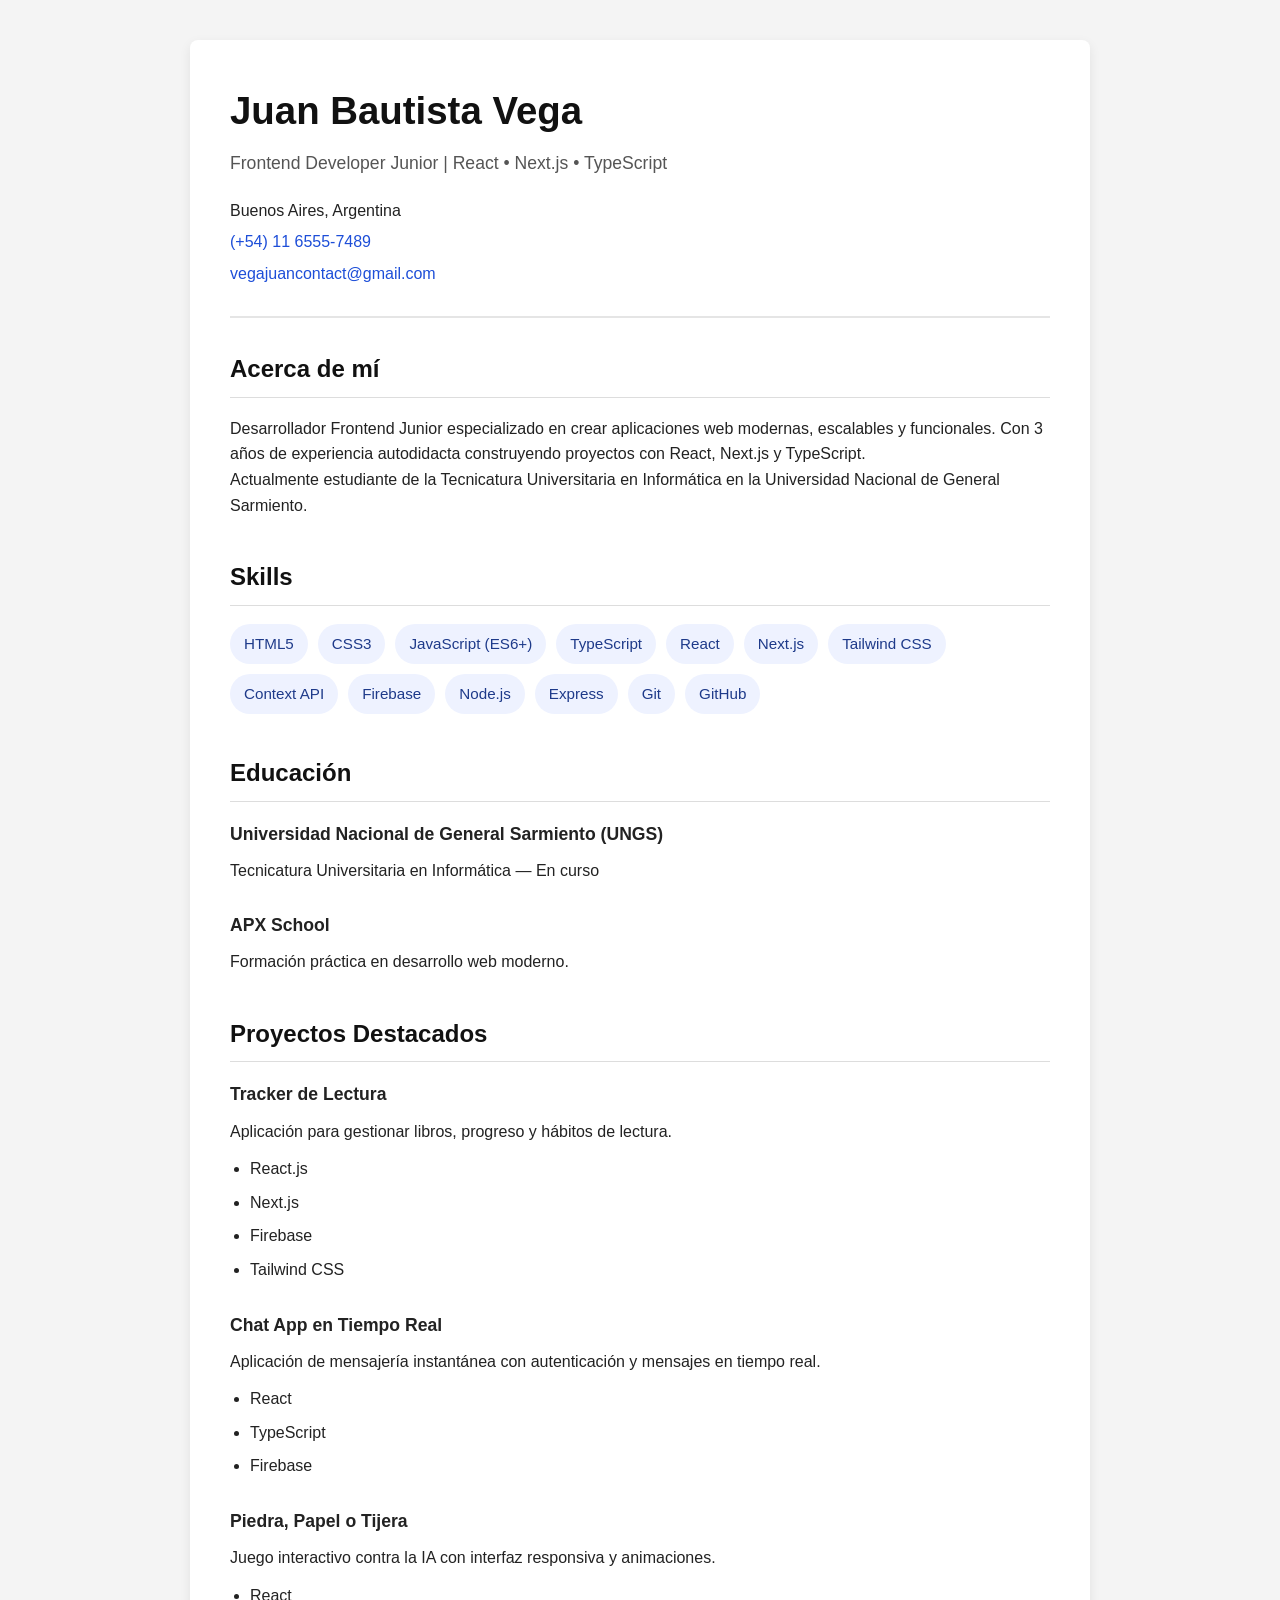
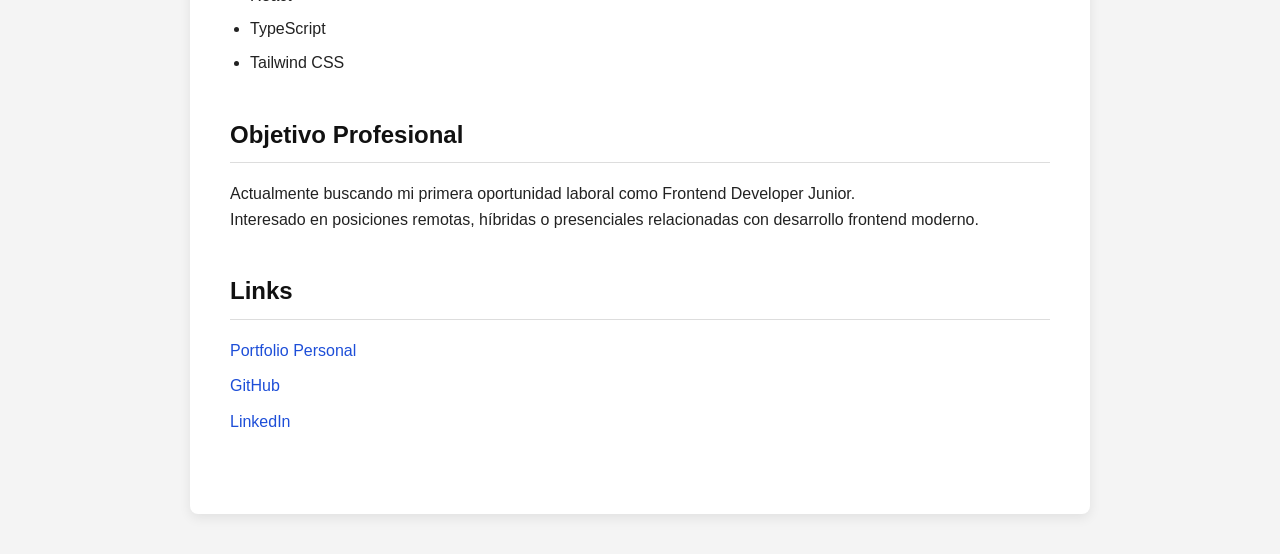
==== CV-Template/index.html @ 92ae2ad5 "First commit of solution" ====
<!doctype html>
<html lang="es">
<head>
    <meta charset="UTF-8" />
    <meta name="viewport" content="width=device-width, initial-scale=1.0" />

    <title>Juan Bautista Vega | Frontend Developer</title>

    <meta
            name="description"
            content="Juan Bautista Vega es un Frontend Developer Junior especializado en React, Next.js y TypeScript, enfocado en crear aplicaciones web modernas, accesibles y escalables."
    />
    <meta property="og:type" content="website" />
    <meta property="og:title" content="Juan Bautista Vega | Frontend Developer" />
    <meta
            property="og:description"
            content="Frontend Developer Junior especializado en React, Next.js y TypeScript."
    />
    <meta
            property="og:image"
            content="https://juan-portfolio-eight.vercel.app/preview-image.png"
    />
    <meta
            property="og:url"
            content="https://juan-portfolio-eight.vercel.app/"
    />
    <link rel="stylesheet" href="index.css">
</head>

<body>

<div class="container">

    <header>
        <h1>Juan Bautista Vega</h1>

        <p>
            Frontend Developer Junior | React • Next.js • TypeScript
        </p>

        <address>
            <p>Buenos Aires, Argentina</p>

            <p>
                <a href="tel:+541165557489">
                    (+54) 11 6555-7489
                </a>
            </p>

            <p>
                <a href="mailto:vegajuancontact@gmail.com">
                    vegajuancontact@gmail.com
                </a>
            </p>
        </address>
    </header>

    <main>

        <section class="about">
            <h2>Acerca de mí</h2>

            <p>
                Desarrollador Frontend Junior especializado en crear aplicaciones web modernas,
                escalables y funcionales. Con 3 años de experiencia autodidacta construyendo
                proyectos con React, Next.js y TypeScript.
            </p>

            <p>
                Actualmente estudiante de la Tecnicatura Universitaria en Informática
                en la Universidad Nacional de General Sarmiento.
            </p>
        </section>

        <section class="skills">
            <h2>Skills</h2>

            <ul>
                <li>HTML5</li>
                <li>CSS3</li>
                <li>JavaScript (ES6+)</li>
                <li>TypeScript</li>
                <li>React</li>
                <li>Next.js</li>
                <li>Tailwind CSS</li>
                <li>Context API</li>
                <li>Firebase</li>
                <li>Node.js</li>
                <li>Express</li>
                <li>Git</li>
                <li>GitHub</li>
            </ul>
        </section>

        <section class="education">
            <h2>Educación</h2>

            <article>
                <h3>
                    Universidad Nacional de General Sarmiento (UNGS)
                </h3>

                <p>
                    Tecnicatura Universitaria en Informática — En curso
                </p>
            </article>

            <article>
                <h3>APX School</h3>

                <p>
                    Formación práctica en desarrollo web moderno.
                </p>
            </article>
        </section>

        <section class="projects">
            <h2>Proyectos Destacados</h2>

            <article>
                <h3>Tracker de Lectura</h3>

                <p>
                    Aplicación para gestionar libros, progreso y hábitos de lectura.
                </p>

                <ul>
                    <li>React.js</li>
                    <li>Next.js</li>
                    <li>Firebase</li>
                    <li>Tailwind CSS</li>
                </ul>
            </article>

            <article>
                <h3>Chat App en Tiempo Real</h3>

                <p>
                    Aplicación de mensajería instantánea con autenticación y mensajes en tiempo real.
                </p>

                <ul>
                    <li>React</li>
                    <li>TypeScript</li>
                    <li>Firebase</li>
                </ul>
            </article>

            <article>
                <h3>Piedra, Papel o Tijera</h3>

                <p>
                    Juego interactivo contra la IA con interfaz responsiva y animaciones.
                </p>

                <ul>
                    <li>React</li>
                    <li>TypeScript</li>
                    <li>Tailwind CSS</li>
                </ul>
            </article>
        </section>

        <section class="experience">
            <h2>Objetivo Profesional</h2>

            <p>
                Actualmente buscando mi primera oportunidad laboral como Frontend Developer Junior.
            </p>

            <p>
                Interesado en posiciones remotas, híbridas o presenciales relacionadas con
                desarrollo frontend moderno.
            </p>
        </section>

        <section class="internet">
            <h2>Links</h2>

            <ul>
                <li>
                    <a href="https://juan-portfolio-eight.vercel.app/">
                        Portfolio Personal
                    </a>
                </li>

                <li>
                    <a href="https://github.com/bautistaJuan">
                        GitHub
                    </a>
                </li>

                <li>
                    <a href="https://linkedin.com/in/juanbautistavega">
                        LinkedIn
                    </a>
                </li>
            </ul>
        </section>

    </main>

</div>

</body>
</html>
---- CV-Template/index.css ----
/* =========
   RESET
========= */

* {
    margin: 0;
    padding: 0;
    box-sizing: border-box;
}

/* =========
   BASE
========= */

body {
    font-family: Arial, sans-serif;
    line-height: 1.6;
    background-color: #f4f4f4;
    color: #222;
    padding: 40px 20px;
}

/* =========
   LAYOUT
========= */

.container {
    max-width: 900px;
    margin: 0 auto;
    background-color: #ffffff;
    padding: 40px;
    border-radius: 8px;
    box-shadow: 0 4px 12px rgba(0, 0, 0, 0.08);
}

/* =========
   HEADER
========= */

header {
    border-bottom: 2px solid #e5e5e5;
    padding-bottom: 24px;
    margin-bottom: 32px;
}

header h1 {
    font-size: 2.4rem;
    margin-bottom: 8px;
    color: #111;
}

header > p {
    font-size: 1.1rem;
    color: #555;
    margin-bottom: 20px;
}

/* =========
   CONTACT
========= */

address {
    font-style: normal;
}

address p {
    margin-bottom: 6px;
}

address a {
    color: #1d4ed8;
    text-decoration: none;
}

address a:hover {
    text-decoration: underline;
}

/* =========
   SECTIONS
========= */

section {
    margin-bottom: 40px;
}

section h2 {
    font-size: 1.5rem;
    margin-bottom: 18px;
    padding-bottom: 8px;
    border-bottom: 1px solid #ddd;
    color: #111;
}

/* =========
   ARTICLES
========= */

article {
    margin-bottom: 28px;
}

article h3 {
    font-size: 1.1rem;
    margin-bottom: 10px;
    color: #222;
}

article p {
    margin-bottom: 12px;
}

/* =========
   LISTS
========= */

ul {
    padding-left: 20px;
}

ul li {
    margin-bottom: 8px;
}

/* =========
   SKILLS
========= */

.skills ul {
    display: flex;
    flex-wrap: wrap;
    gap: 10px;
    list-style: none;
    padding-left: 0;
}

.skills li {
    background-color: #eef2ff;
    color: #1e3a8a;
    padding: 8px 14px;
    border-radius: 999px;
    font-size: 0.95rem;
    margin-bottom: 0;
}

/* =========
   LINKS
========= */

.internet ul {
    list-style: none;
    padding-left: 0;
}

.internet li {
    margin-bottom: 10px;
}

.internet a {
    color: #1d4ed8;
    text-decoration: none;
}

.internet a:hover {
    text-decoration: underline;
}

/* =========
   RESPONSIVE
========= */

@media (max-width: 768px) {

    body {
        padding: 20px 12px;
    }

    .container {
        padding: 24px;
    }

    header h1 {
        font-size: 2rem;
    }

    section h2 {
        font-size: 1.3rem;
    }
}
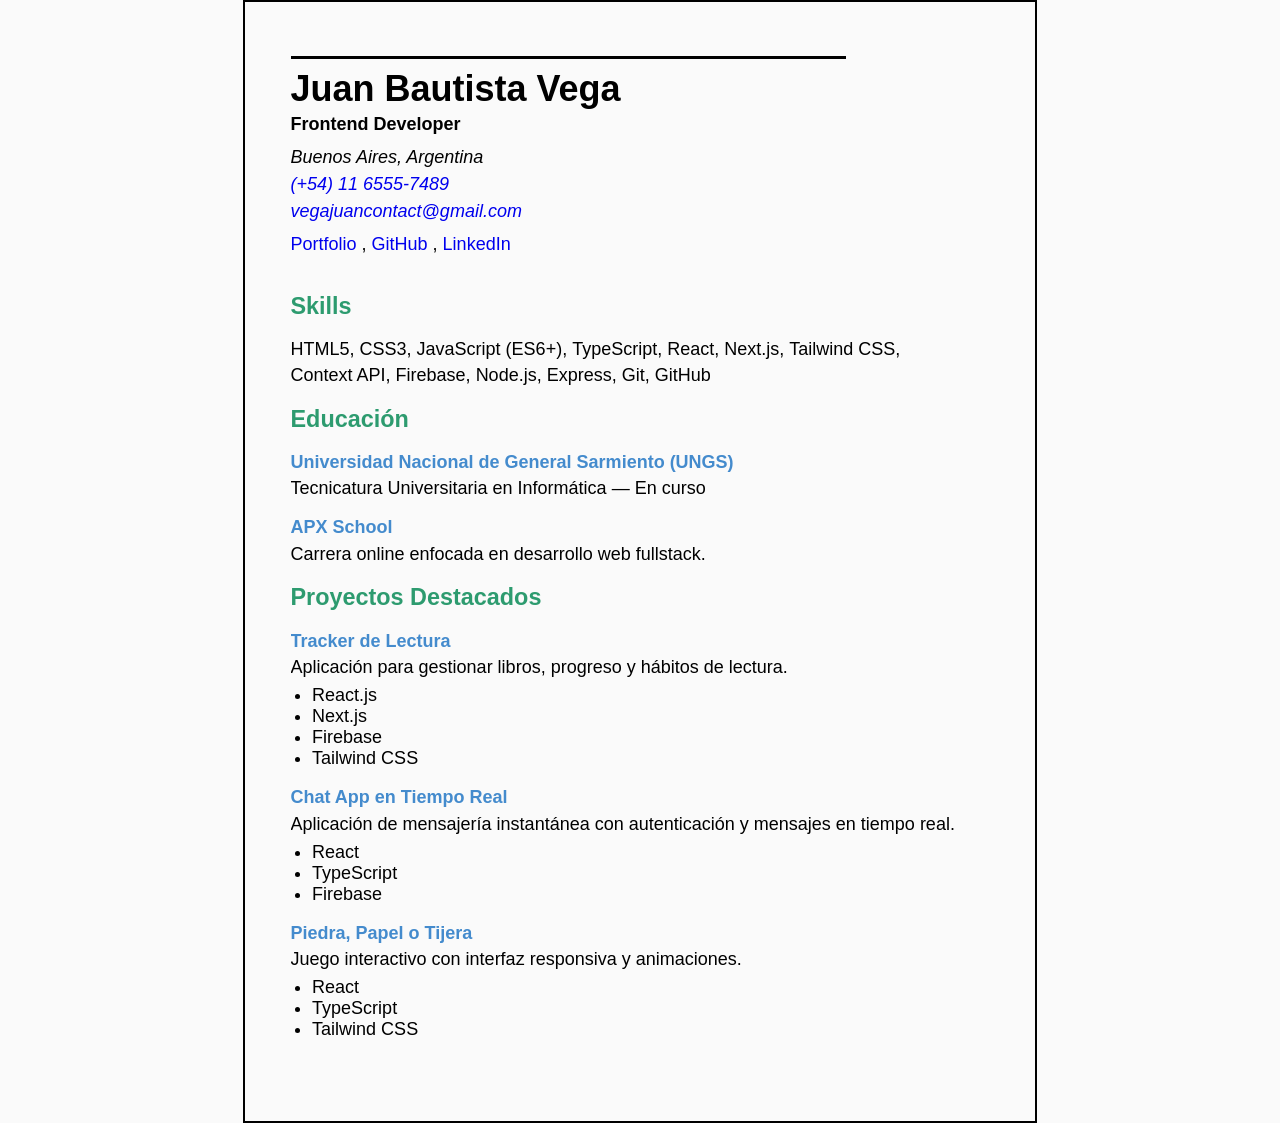
==== commit 5387220b: "Last modificatio for send solution" ====
--- a/CV-Template/index.html
+++ b/CV-Template/index.html
@@ -16,14 +16,14 @@
             property="og:description"
             content="Frontend Developer Junior especializado en React, Next.js y TypeScript."
     />
-    <meta
-            property="og:image"
-            content="https://juan-portfolio-eight.vercel.app/preview-image.png"
-    />
-    <meta
-            property="og:url"
-            content="https://juan-portfolio-eight.vercel.app/"
-    />
+<!--    <meta-->
+<!--            property="og:image"-->
+<!--            content="https://github.com/bautistaJuan/roadmap-projects-by-juan/blob/solution/CV-Template/Juan-Vega.jpg?raw=true"-->
+<!--    />-->
+<!--    <meta-->
+<!--            property="og:url"-->
+<!--            content="https://juan-portfolio-eight.vercel.app/"-->
+<!--    />-->
     <link rel="stylesheet" href="index.css">
 </head>
 
@@ -31,16 +31,14 @@
 
 <div class="container">
 
-    <header>
+    <header class="header">
+        <hr />
         <h1>Juan Bautista Vega</h1>
-
-        <p>
-            Frontend Developer Junior | React • Next.js • TypeScript
+        <p class="subtitle">
+            Frontend Developer
         </p>
-
-        <address>
+        <address class="address">
             <p>Buenos Aires, Argentina</p>
-
             <p>
                 <a href="tel:+541165557489">
                     (+54) 11 6555-7489
@@ -53,29 +51,29 @@
                 </a>
             </p>
         </address>
+        <ul class="skills-list">
+            <li>
+                <a href="https://juan-portfolio-eight.vercel.app/">
+                 Portfolio
+                </a>
+            </li>
+            <li>
+                <a href="https://github.com/bautistaJuan">
+                GitHub
+                </a>
+            </li>
+            <li>
+                <a href="https://linkedin.com/in/juanbautistavega">
+                LinkedIn
+                </a>
+            </li>
+        </ul>
     </header>
-
     <main>
 
-        <section class="about">
-            <h2>Acerca de mí</h2>
-
-            <p>
-                Desarrollador Frontend Junior especializado en crear aplicaciones web modernas,
-                escalables y funcionales. Con 3 años de experiencia autodidacta construyendo
-                proyectos con React, Next.js y TypeScript.
-            </p>
-
-            <p>
-                Actualmente estudiante de la Tecnicatura Universitaria en Informática
-                en la Universidad Nacional de General Sarmiento.
-            </p>
-        </section>
-
         <section class="skills">
-            <h2>Skills</h2>
-
-            <ul>
+            <h2 class="sub-sections">Skills</h2>
+            <ul class="skills-list">
                 <li>HTML5</li>
                 <li>CSS3</li>
                 <li>JavaScript (ES6+)</li>
@@ -93,7 +91,7 @@
         </section>
 
         <section class="education">
-            <h2>Educación</h2>
+            <h2 class="sub-sections">Educación</h2>
 
             <article>
                 <h3>
@@ -109,13 +107,13 @@
                 <h3>APX School</h3>
 
                 <p>
-                    Formación práctica en desarrollo web moderno.
+                    Carrera online enfocada en desarrollo web fullstack.
                 </p>
             </article>
         </section>
 
         <section class="projects">
-            <h2>Proyectos Destacados</h2>
+            <h2 class="sub-sections">Proyectos Destacados</h2>
 
             <article>
                 <h3>Tracker de Lectura</h3>
@@ -123,7 +121,6 @@
                 <p>
                     Aplicación para gestionar libros, progreso y hábitos de lectura.
                 </p>
-
                 <ul>
                     <li>React.js</li>
                     <li>Next.js</li>
@@ -150,7 +147,7 @@
                 <h3>Piedra, Papel o Tijera</h3>
 
                 <p>
-                    Juego interactivo contra la IA con interfaz responsiva y animaciones.
+                    Juego interactivo con interfaz responsiva y animaciones.
                 </p>
 
                 <ul>
@@ -160,44 +157,6 @@
                 </ul>
             </article>
         </section>
-
-        <section class="experience">
-            <h2>Objetivo Profesional</h2>
-
-            <p>
-                Actualmente buscando mi primera oportunidad laboral como Frontend Developer Junior.
-            </p>
-
-            <p>
-                Interesado en posiciones remotas, híbridas o presenciales relacionadas con
-                desarrollo frontend moderno.
-            </p>
-        </section>
-
-        <section class="internet">
-            <h2>Links</h2>
-
-            <ul>
-                <li>
-                    <a href="https://juan-portfolio-eight.vercel.app/">
-                        Portfolio Personal
-                    </a>
-                </li>
-
-                <li>
-                    <a href="https://github.com/bautistaJuan">
-                        GitHub
-                    </a>
-                </li>
-
-                <li>
-                    <a href="https://linkedin.com/in/juanbautistavega">
-                        LinkedIn
-                    </a>
-                </li>
-            </ul>
-        </section>
-
     </main>
 
 </div>
--- a/CV-Template/index.css
+++ b/CV-Template/index.css
@@ -1,189 +1,96 @@
-/* =========
-   RESET
-========= */
-
 * {
+    box-sizing: border-box;
+    -moz-box-sizing: border-box;
+    /*outline: 1px solid black;*/
+}
+html,
+body {
     margin: 0;
     padding: 0;
+    font-size: 18px;
+}
+body {
+    background-color: #FAFAFA;
+    font-family: Arial, sans-serif;
+}
+/*La regla CSS @page se utiliza para definir aspectos de diseño durante la impresión de documentos, permitiendo personalizar márgenes, tamaño, orientación y saltos de página.*/
+@page {
+    size: A4;
+    margin: 0;
+    padding: 0;
+}
+.container {
+    width: 21cm;
+    min-height: 29.7cm;
+    padding: 12mm;
+    margin: 0 auto;
     box-sizing: border-box;
+    border: solid 2px;
 }
 
-/* =========
-   BASE
-========= */
-
-body {
-    font-family: Arial, sans-serif;
-    line-height: 1.6;
-    background-color: #f4f4f4;
-    color: #222;
-    padding: 40px 20px;
+main {
+    flex: 1;
+    overflow: hidden;
+}
+.header hr {
+    border: none;
+    border-top: 3px solid black;
+    margin-right: 8rem;
+    height: 0;
+}
+.header h1 {
+    margin: 0;
+    padding: 0;
+}
+.subtitle{
+    margin: 4px 0;
+    font-weight: bold;
+}
+.address{
+    line-height: .5;
+}
+.skills-list {
+    list-style: none;
+    padding: 0;
+    display: flex;
+    flex-wrap: wrap;
+    gap: 5px;
 }
 
-/* =========
-   LAYOUT
-========= */
-
-.container {
-    max-width: 900px;
-    margin: 0 auto;
-    background-color: #ffffff;
-    padding: 40px;
-    border-radius: 8px;
-    box-shadow: 0 4px 12px rgba(0, 0, 0, 0.08);
+.skills-list li::after {
+    content: ", ";
 }
 
-/* =========
-   HEADER
-========= */
-
-header {
-    border-bottom: 2px solid #e5e5e5;
-    padding-bottom: 24px;
-    margin-bottom: 32px;
+.skills-list li:last-child::after {
+    content: "";
+}
+a {
+    text-decoration: none;
+}
+.sub-sections{
+    font-size: 1.3em;
+    color: #2d9b6f;
+    font-weight: 600;
+}
+section article h3 {
+    font-size: 1rem;
+}
+section article {
+    margin-bottom: 1rem;
 }
 
-header h1 {
-    font-size: 2.4rem;
-    margin-bottom: 8px;
-    color: #111;
+section article h3 {
+    margin-bottom: .3rem;
 }
 
-header > p {
-    font-size: 1.1rem;
-    color: #555;
-    margin-bottom: 20px;
+section article p {
+    margin: .3rem 0;
 }
 
-/* =========
-   CONTACT
-========= */
-
-address {
-    font-style: normal;
+section article ul {
+    margin-top: .4rem;
+    padding-left: 1.2rem;
 }
-
-address p {
-    margin-bottom: 6px;
-}
-
-address a {
-    color: #1d4ed8;
-    text-decoration: none;
-}
-
-address a:hover {
-    text-decoration: underline;
-}
-
-/* =========
-   SECTIONS
-========= */
-
-section {
-    margin-bottom: 40px;
-}
-
-section h2 {
-    font-size: 1.5rem;
-    margin-bottom: 18px;
-    padding-bottom: 8px;
-    border-bottom: 1px solid #ddd;
-    color: #111;
-}
-
-/* =========
-   ARTICLES
-========= */
-
-article {
-    margin-bottom: 28px;
-}
-
-article h3 {
-    font-size: 1.1rem;
-    margin-bottom: 10px;
-    color: #222;
-}
-
-article p {
-    margin-bottom: 12px;
-}
-
-/* =========
-   LISTS
-========= */
-
-ul {
-    padding-left: 20px;
-}
-
-ul li {
-    margin-bottom: 8px;
-}
-
-/* =========
-   SKILLS
-========= */
-
-.skills ul {
-    display: flex;
-    flex-wrap: wrap;
-    gap: 10px;
-    list-style: none;
-    padding-left: 0;
-}
-
-.skills li {
-    background-color: #eef2ff;
-    color: #1e3a8a;
-    padding: 8px 14px;
-    border-radius: 999px;
-    font-size: 0.95rem;
-    margin-bottom: 0;
-}
-
-/* =========
-   LINKS
-========= */
-
-.internet ul {
-    list-style: none;
-    padding-left: 0;
-}
-
-.internet li {
-    margin-bottom: 10px;
-}
-
-.internet a {
-    color: #1d4ed8;
-    text-decoration: none;
-}
-
-.internet a:hover {
-    text-decoration: underline;
-}
-
-/* =========
-   RESPONSIVE
-========= */
-
-@media (max-width: 768px) {
-
-    body {
-        padding: 20px 12px;
-    }
-
-    .container {
-        padding: 24px;
-    }
-
-    header h1 {
-        font-size: 2rem;
-    }
-
-    section h2 {
-        font-size: 1.3rem;
-    }
-}
+article  h3{
+   color: #448bcd;
+}
